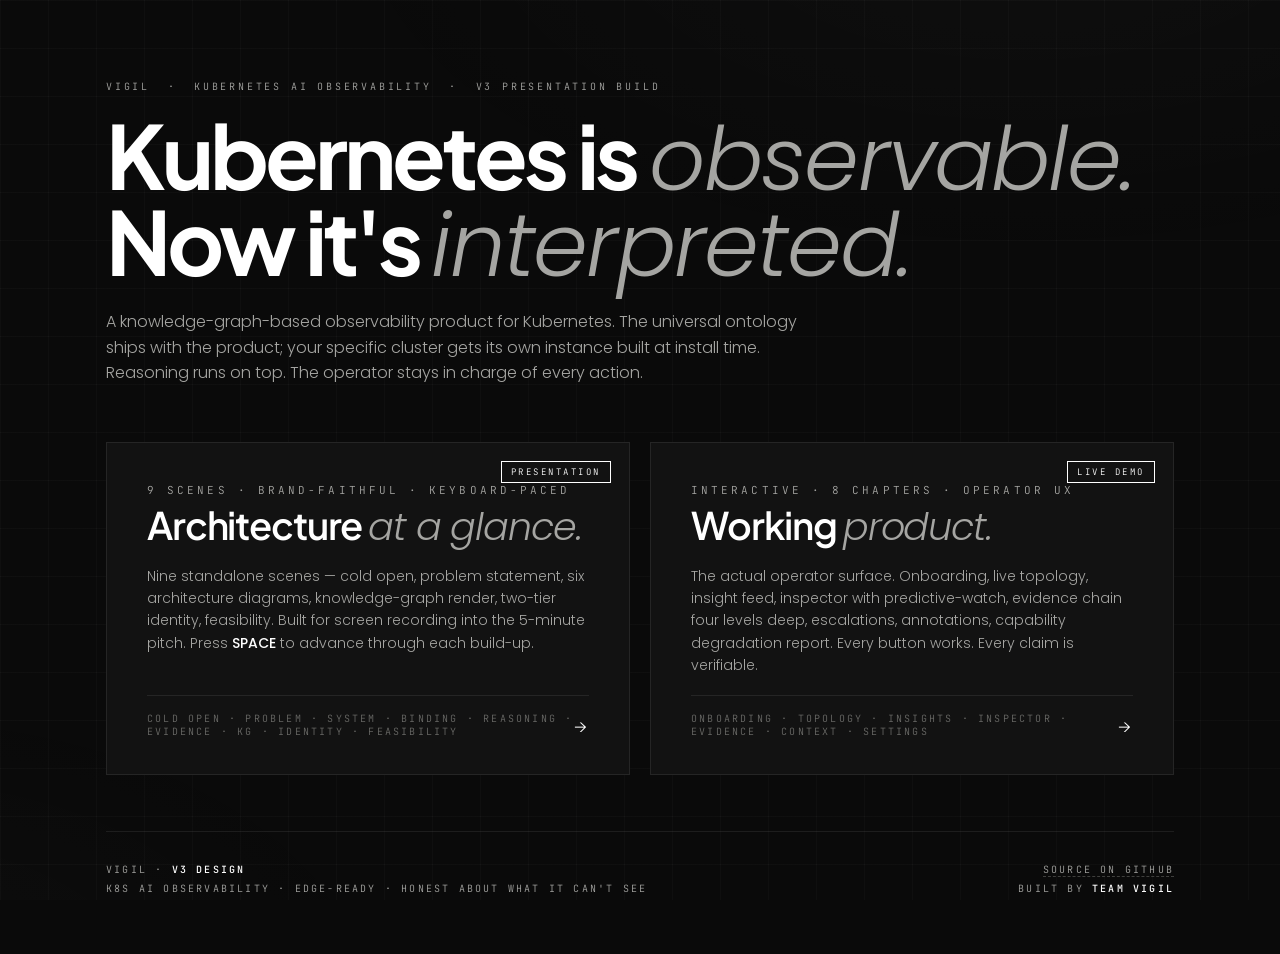
==== index.html @ 4c2641f2 "initial commit: presentation build - /architecture: 9 brand-faithful scenes (cold open, problem, sys" ====
<!DOCTYPE html>
<html lang="en">
<head>
<meta charset="UTF-8" />
<meta name="viewport" content="width=device-width, initial-scale=1.0" />
<title>Vigil — Kubernetes AI Observability</title>
<link rel="preconnect" href="https://fonts.googleapis.com">
<link rel="preconnect" href="https://fonts.gstatic.com" crossorigin>
<link href="https://fonts.googleapis.com/css2?family=Plus+Jakarta+Sans:ital,wght@0,300;0,400;0,500;0,600;0,700;1,300;1,400;1,500&family=Poppins:ital,wght@0,300;0,400;0,500;1,300;1,400&family=JetBrains+Mono:wght@300;400;500&display=swap" rel="stylesheet">
<style>
  :root {
    --plane: #0A0A0A;
    --surface: #121212;
    --surface-2: #181818;
    --rule: rgba(245, 245, 244, 0.08);
    --rule-strong: rgba(245, 245, 244, 0.16);
    --ink-hi: #FFFFFF;
    --ink: #F0EFEC;
    --ink-mid: #A5A5A2;
    --ink-low: #6A6A67;
    --ink-mute: #3F3F3D;
    --display: 'Plus Jakarta Sans', system-ui, sans-serif;
    --body: 'Poppins', system-ui, sans-serif;
    --mono: 'JetBrains Mono', ui-monospace, monospace;
  }

  * { box-sizing: border-box; margin: 0; padding: 0; }
  html, body { background: var(--plane); color: var(--ink); min-height: 100vh; }
  body {
    font-family: var(--body);
    font-weight: 300;
    -webkit-font-smoothing: antialiased;
  }
  body::before {
    content: ""; position: fixed; inset: 0;
    background:
      radial-gradient(1200px 600px at 80% -10%, rgba(255,255,255,0.025), transparent 60%),
      radial-gradient(900px 500px at -10% 110%, rgba(255,255,255,0.02), transparent 60%);
    pointer-events: none; z-index: 0;
  }
  body::after {
    content: ""; position: fixed; inset: 0;
    background-image:
      linear-gradient(var(--rule) 1px, transparent 1px),
      linear-gradient(90deg, var(--rule) 1px, transparent 1px);
    background-size: 48px 48px;
    opacity: 0.35;
    pointer-events: none; z-index: 0;
  }
  main { position: relative; z-index: 1; }

  .wrap {
    max-width: 1180px;
    margin: 0 auto;
    padding: 80px 56px 56px;
    display: grid;
    grid-template-rows: auto 1fr auto;
    gap: 56px;
    min-height: 100vh;
  }

  header .crumb {
    font-family: var(--mono);
    font-size: 10px;
    letter-spacing: 0.28em;
    text-transform: uppercase;
    color: var(--ink-mid);
    margin-bottom: 22px;
  }
  header h1 {
    font-family: var(--display);
    font-size: 88px;
    line-height: 0.92;
    font-weight: 700;
    letter-spacing: -0.045em;
    color: var(--ink-hi);
  }
  header h1 em {
    font-family: var(--body);
    font-style: italic;
    font-weight: 300;
    color: var(--ink-mid);
    letter-spacing: -0.02em;
  }
  header p {
    margin-top: 22px;
    font-family: var(--body);
    font-weight: 300;
    font-size: 16px;
    line-height: 1.6;
    color: var(--ink-mid);
    max-width: 720px;
  }

  .tiles {
    display: grid;
    grid-template-columns: repeat(2, 1fr);
    gap: 20px;
    align-content: center;
  }

  .tile {
    background: var(--surface);
    border: 1px solid var(--rule);
    padding: 40px 40px 36px;
    text-decoration: none;
    color: var(--ink);
    display: grid;
    grid-template-rows: auto 1fr auto;
    gap: 18px;
    position: relative;
    overflow: hidden;
    transition: border-color .2s ease, background .2s ease, transform .2s ease;
    min-height: 320px;
  }
  .tile:hover {
    border-color: var(--ink-hi);
    background: var(--surface-2);
    transform: translateY(-2px);
  }
  .tile__chip {
    position: absolute;
    top: 18px;
    right: 18px;
    font-family: var(--mono);
    font-size: 9px;
    letter-spacing: 0.28em;
    text-transform: uppercase;
    color: var(--ink-hi);
    padding: 4px 9px;
    border: 1px solid var(--ink-hi);
  }
  .tile__num {
    font-family: var(--mono);
    font-size: 11px;
    letter-spacing: 0.28em;
    text-transform: uppercase;
    color: var(--ink-mid);
  }
  .tile__title {
    font-family: var(--display);
    font-size: 38px;
    font-weight: 600;
    color: var(--ink-hi);
    letter-spacing: -0.03em;
    line-height: 1.05;
    margin-top: 8px;
  }
  .tile__title em {
    font-family: var(--body);
    font-style: italic;
    font-weight: 300;
    color: var(--ink-mid);
  }
  .tile__desc {
    font-family: var(--body);
    font-weight: 300;
    font-size: 14px;
    line-height: 1.6;
    color: var(--ink-mid);
    max-width: 440px;
  }
  .tile__meta {
    font-family: var(--mono);
    font-size: 10px;
    letter-spacing: 0.22em;
    text-transform: uppercase;
    color: var(--ink-low);
    border-top: 1px solid var(--rule);
    padding-top: 16px;
    display: flex;
    justify-content: space-between;
    align-items: center;
  }
  .tile__meta b { color: var(--ink-hi); font-weight: 500; }
  .tile__arrow {
    font-family: var(--display);
    font-size: 18px;
    color: var(--ink-hi);
  }

  footer {
    padding-top: 28px;
    border-top: 1px solid var(--rule);
    display: grid;
    grid-template-columns: 1fr auto;
    gap: 32px;
    align-items: end;
    font-family: var(--mono);
    font-size: 10px;
    letter-spacing: 0.22em;
    text-transform: uppercase;
    color: var(--ink-mid);
    line-height: 1.9;
  }
  footer b { color: var(--ink-hi); font-weight: 500; }
  footer .right { text-align: right; }
  footer a { color: var(--ink-mid); text-decoration: none; border-bottom: 1px dashed var(--ink-mute); }
  footer a:hover { color: var(--ink-hi); border-bottom-color: var(--ink-hi); }

  @media (max-width: 880px) {
    .wrap { padding: 48px 28px 32px; gap: 36px; }
    header h1 { font-size: 56px; }
    .tiles { grid-template-columns: 1fr; }
    .tile { min-height: 260px; padding: 28px 28px 24px; }
    .tile__title { font-size: 28px; }
    footer { grid-template-columns: 1fr; gap: 12px; }
    footer .right { text-align: left; }
  }
</style>
</head>
<body>
<main class="wrap">

  <header>
    <div class="crumb">Vigil &nbsp;·&nbsp; Kubernetes AI Observability &nbsp;·&nbsp; v3 presentation build</div>
    <h1>Kubernetes is <em>observable.</em><br/>Now it's <em>interpreted.</em></h1>
    <p>
      A knowledge-graph-based observability product for Kubernetes. The universal ontology ships with the product; your specific cluster gets its own instance built at install time. Reasoning runs on top. The operator stays in charge of every action.
    </p>
  </header>

  <section class="tiles">

    <a class="tile" href="architecture/">
      <div class="tile__chip">presentation</div>
      <div>
        <div class="tile__num">9 scenes · brand-faithful · keyboard-paced</div>
        <div class="tile__title">Architecture <em>at a glance.</em></div>
      </div>
      <p class="tile__desc">
        Nine standalone scenes — cold open, problem statement, six architecture diagrams, knowledge-graph render, two-tier identity, feasibility. Built for screen recording into the 5-minute pitch. Press <b style="color:var(--ink-hi);font-weight:500;">SPACE</b> to advance through each build-up.
      </p>
      <div class="tile__meta">
        <span>cold open · problem · system · binding · reasoning · evidence · KG · identity · feasibility</span>
        <span class="tile__arrow">→</span>
      </div>
    </a>

    <a class="tile" href="simulation/">
      <div class="tile__chip">live demo</div>
      <div>
        <div class="tile__num">interactive · 8 chapters · operator UX</div>
        <div class="tile__title">Working <em>product.</em></div>
      </div>
      <p class="tile__desc">
        The actual operator surface. Onboarding, live topology, insight feed, inspector with predictive-watch, evidence chain four levels deep, escalations, annotations, capability degradation report. Every button works. Every claim is verifiable.
      </p>
      <div class="tile__meta">
        <span>onboarding · topology · insights · inspector · evidence · context · settings</span>
        <span class="tile__arrow">→</span>
      </div>
    </a>

  </section>

  <footer>
    <div>
      <div>Vigil · <b>v3 design</b></div>
      <div>k8s ai observability · edge-ready · honest about what it can't see</div>
    </div>
    <div class="right">
      <div><a href="https://github.com/Abishai95141/Vigil">source on github</a></div>
      <div>built by <b>Team Vigil</b></div>
    </div>
  </footer>

</main>
</body>
</html>
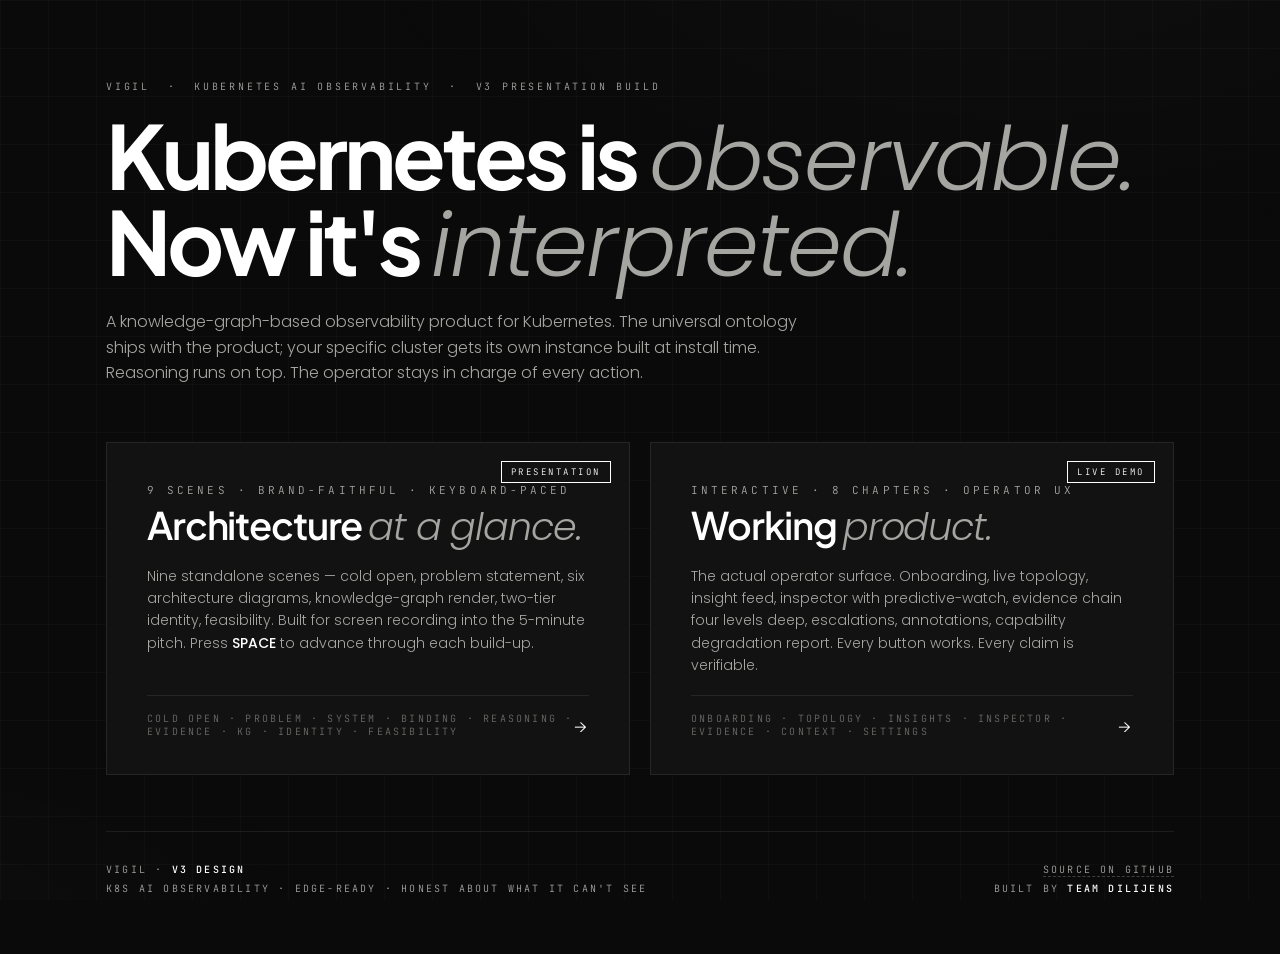
==== commit c3a703a2: "Update footer to reflect new team name" ====
--- a/index.html
+++ b/index.html
@@ -261,7 +261,7 @@
     </div>
     <div class="right">
       <div><a href="https://github.com/Abishai95141/Vigil">source on github</a></div>
-      <div>built by <b>Team Vigil</b></div>
+      <div>built by <b>Team Dilijens</b></div>
     </div>
   </footer>
 
